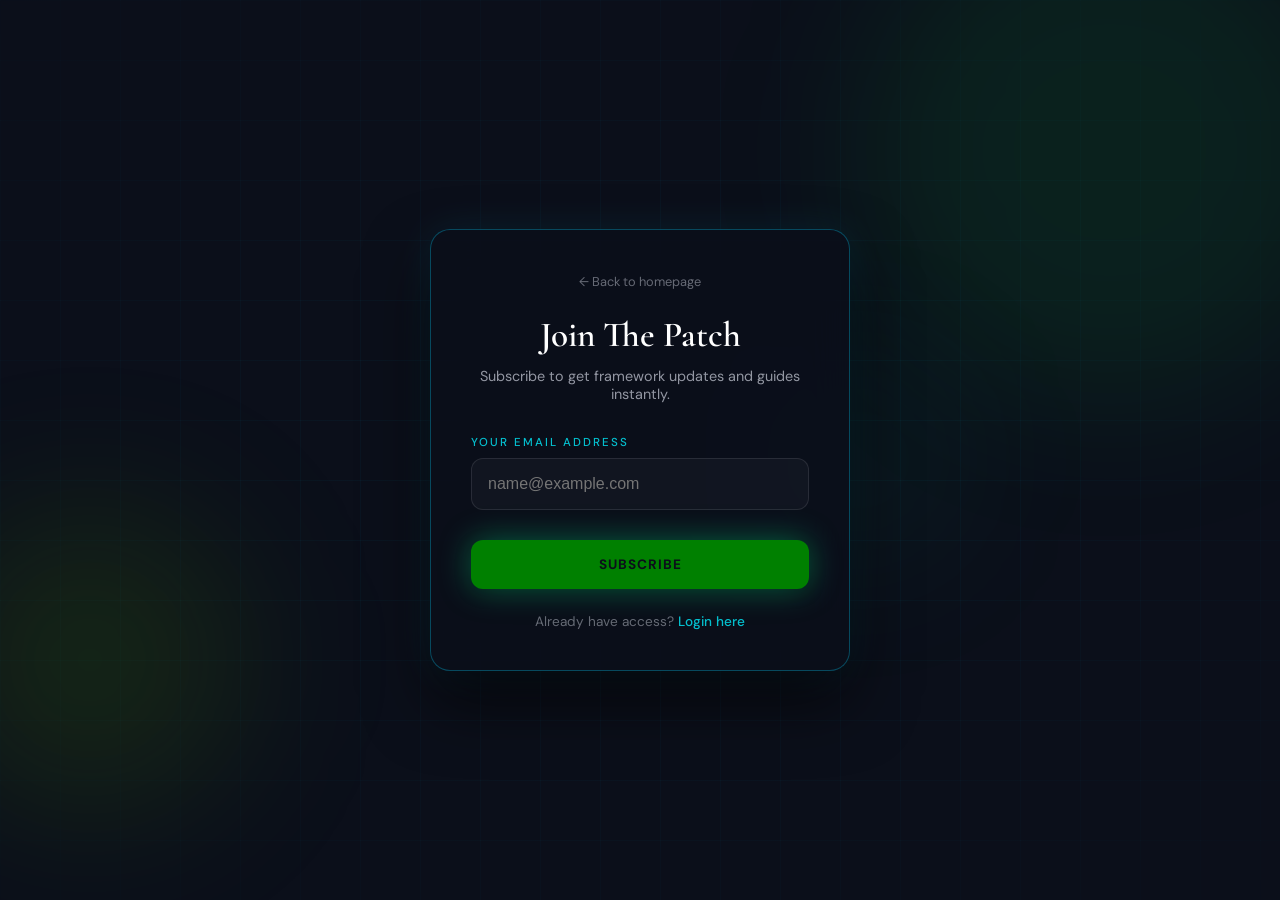
==== subscribe.html @ cfa9b87c "Add files via upload" ====
<!DOCTYPE html>
<html lang="fr">
<head>
  <meta charset="UTF-8"/>
  <meta name="viewport" content="width=device-width, initial-scale=1.0"/>
  <title>GolfHackz – Subscribe</title>
  <link rel="stylesheet" href="shared.css"/>
  <link rel="stylesheet" href="index.css"/>
  <style>
    /* Styling specifically for the authentication wrapper */
    .auth-wrapper {
      display: flex;
      justify-content: center;
      align-items: center;
      min-height: 100vh;
      width: 100%;
      padding: 20px;
      box-sizing: border-box;
    }
    .auth-card {
      position: relative;
      z-index: 3;
      background: rgba(11, 15, 26, 0.85);
      backdrop-filter: blur(20px);
      border: 1px solid rgba(0, 212, 255, 0.3);
      border-radius: 20px;
      padding: 40px;
      width: 100%;
      max-width: 420px;
      box-shadow: 0 32px 64px rgba(0,0,0,.6), 0 0 40px rgba(0,212,255,0.1);
      text-align: center;
    }
    .auth-title {
      font-family: var(--font-display);
      font-size: 2.2rem;
      font-weight: 600;
      color: var(--white);
      margin-bottom: 10px;
      line-height: 1.2;
    }
    .auth-subtitle {
      font-size: 0.9rem;
      color: rgba(240,244,255,0.6);
      margin-bottom: 32px;
    }
    .auth-form {
      display: flex;
      flex-direction: column;
      gap: 20px;
    }
    .input-group {
      text-align: left;
    }
    .input-label {
      display: block;
      font-size: 0.72rem;
      font-weight: 500;
      letter-spacing: 2px;
      text-transform: uppercase;
      color: var(--cyan);
      margin-bottom: 8px;
    }
    .auth-input {
      width: 100%;
      background: rgba(240,244,255,0.03);
      border: 1px solid rgba(240,244,255,0.1);
      border-radius: 12px;
      padding: 16px;
      color: var(--white);
      font-size: 1rem;
      transition: all var(--tr);
      box-sizing: border-box;
    }
    .auth-input:focus {
      outline: none;
      border-color: rgba(0, 255, 76, 0.6);
      background: rgba(0, 255, 76, 0.02);
      box-shadow: 0 0 16px rgba(0, 255, 76, 0.1);
    }
    .auth-btn {
      width: 100%;
      justify-content: center;
      margin-top: 10px;
    }
    .auth-switch {
      margin-top: 24px;
      font-size: 0.85rem;
      color: rgba(240,244,255,0.4);
    }
    .auth-switch a {
      color: var(--cyan);
      text-decoration: none;
      font-weight: 500;
      transition: color var(--tr);
    }
    .auth-switch a:hover {
      color: var(--white);
    }
    .back-home {
      display: inline-flex;
      align-items: center;
      gap: 8px;
      font-size: 0.8rem;
      color: rgba(240,244,255,0.4);
      text-decoration: none;
      margin-bottom: 24px;
      transition: color var(--tr);
    }
    .back-home:hover {
      color: var(--cyan);
    }
  </style>
</head>
<body>

  <section class="hero auth-wrapper">
    <!-- Grid and Scanline effects from index.css -->
    <div class="hero-grid"></div>

    <!-- Animated background neon glowing ambient fields -->
    <div class="orb orb-1"></div>
    <div class="orb orb-2"></div>
    <div class="orb orb-3"></div>

    <div class="auth-card">
      <a href="index.html" class="back-home">← Back to homepage</a>
      
      <h1 class="auth-title">Join The Patch</h1>
      <p class="auth-subtitle">Subscribe to get framework updates and guides instantly.</p>

      <form class="auth-form" action="#" method="POST">
        <div class="input-group">
          <label class="input-label" for="email">Your Email Address</label>
          <input 
            type="email" 
            id="email" 
            name="email" 
            class="auth-input" 
            placeholder="name@example.com" 
            required 
            autocomplete="email"
          />
        </div>

        <button type="submit" class="btn-primary auth-btn">
          Subscribe
        </button>
      </form>

      <div class="auth-switch">
        Already have access? <a href="login.html">Login here</a>
      </div>
    </div>
  </section>

</body>
</html>
---- shared.css ----
@import url('https://fonts.googleapis.com/css2?family=DM+Sans:ital,wght@0,300;0,400;0,500;0,700;1,300&family=Cormorant+Garamond:ital,wght@0,300;0,600;1,300;1,600&display=swap');

:root {
  --ink:    #0B0F1A;
  --ink2:   #131929;
  --ink3:   #1C2540;
  --cyan:   #04d2e1e7;
  --cyan2:  #00A8CC;
  --cyan-dim: rgba(0,212,255,0.12);
  --pearl:  #F0F4FF;
  --pearl2: #D8E4FF;
  --silver: #7A8BAA;
  --white:  #FFFFFF;
  --success:#10E5A5;
  --font-display: 'Cormorant Garamond', serif;
  --font-body:    'DM Sans', sans-serif;
  --radius: 16px;
  --tr: 0.35s cubic-bezier(0.4,0,0.2,1);
}

*, *::before, *::after { margin:0; padding:0; box-sizing:border-box; }
html { scroll-behavior:smooth; }
body { font-family:var(--font-body); background:var(--ink); color:var(--pearl); overflow-x:hidden; }
a { text-decoration:none; color:inherit; }
ul { list-style:none; }
.container { max-width:1240px; margin:0 auto; padding:0 32px; }

/* =============================================
   NAVBAR
   ============================================= */
.navbar {
  position:fixed; top:0; left:0; width:100%; z-index:1000;
  display:flex; align-items:center; justify-content:space-between;
  padding:20px 48px;
  transition: var(--tr);
}
.navbar::before {
  content:''; position:absolute; inset:0;
  background:rgba(11,15,26,0);
  backdrop-filter:blur(0px);
  transition: var(--tr);
  z-index:-1;
  border-bottom:1px solid transparent;
}
.navbar.scrolled::before {
  background:rgba(11,15,26,0.92);
  backdrop-filter:blur(20px);
  border-bottom-color:rgba(255, 0, 0, 0.1);
}
.nav-brand { display:flex; align-items:center; gap:12px; }
.nav-logo-mark {
  width:38px; height:38px; border-radius:10px;
  background:linear-gradient(135deg,green,yellow);
  display:flex; align-items:center; justify-content:center;
  font-size:1.1rem;
  box-shadow:0 0 20px rgba(0,212,255,0.4);
  color: #0B0F1A;
}
.nav-name {
  font-family:var(--font-display);
  font-weight:600; font-size:1.4rem;
  letter-spacing:4px; text-transform:uppercase;
  color:var(--white);
}
.nav-links { display:flex; gap:40px; }
.nav-link {
  font-size:.78rem; font-weight:500;
  letter-spacing:2px; text-transform:uppercase;
  color:rgba(240,244,255,0.55);
  transition:color var(--tr); position:relative;
}
.nav-link::after {
  content:''; position:absolute; bottom:-6px; left:50%; transform:translateX(-50%);
  width:0; height:1px; background:var(--cyan);
  transition:width var(--tr);
}
.nav-link:hover, .nav-link.active { color:var(--white); }
.nav-link:hover::after, .nav-link.active::after { width:100%; }

.nav-auth { display:flex; align-items:center; gap:14px; }
.btn-connexion {
  font-size:.78rem; font-weight:500; letter-spacing:1.5px; text-transform:uppercase;
  color:rgba(240,244,255,0.6); transition:color var(--tr);
}
.btn-connexion:hover { color:var(--cyan); }
.btn-inscription {
  font-size:.78rem; font-weight:700; letter-spacing:1.5px; text-transform:uppercase;
  color:var(--ink); background:var(--cyan);
  padding:9px 22px; border-radius:8px;
  transition:all var(--tr);
  box-shadow:0 0 18px rgba(0,212,255,0.3);
}
.btn-inscription:hover { background:var(--white); box-shadow:0 0 28px rgba(0,212,255,0.5); transform:translateY(-1px); }
.btn-cart {
  background:transparent; border:1px solid rgba(0,212,255,0.3);
  border-radius:10px; padding:8px 14px;
  font-size:1rem; cursor:pointer; position:relative;
  transition:all var(--tr); color:var(--pearl);
}
.btn-cart:hover { border-color:var(--cyan); box-shadow:0 0 14px rgba(0,212,255,0.2); }
.cart-count {
  position:absolute; top:-8px; right:-8px;
  background:var(--cyan); color:var(--ink);
  font-size:.6rem; font-weight:700;
  width:18px; height:18px; border-radius:50%;
  display:flex; align-items:center; justify-content:center;
}
.nav-toggle { display:none; background:none; border:none; color:var(--pearl); font-size:1.5rem; cursor:pointer; }

/* =============================================
   FOOTER
   ============================================= */
.footer { background:var(--ink2); padding:70px 0 0; border-top:1px solid rgba(0,212,255,0.08); }
.footer-inner { display:grid; grid-template-columns:2.2fr 1fr 1fr 1fr; gap:48px; padding-bottom:56px; }
.footer-brand-desc { margin-top:14px; font-size:.88rem; color:var(--silver); line-height:1.8; font-weight:300; }
.footer-links h4 {
  font-family:var(--font-display); font-style:italic;
  font-size:1rem; color:var(--cyan); margin-bottom:18px; font-weight:300;
}
.footer-links ul { display:flex; flex-direction:column; gap:12px; }
.footer-links li,
.footer-links a { font-size:.85rem; color:rgba(240,244,255,0.4); transition:color var(--tr); font-weight:300; }
.footer-links a:hover { color:var(--cyan); }
.footer-bottom {
  border-top:1px solid rgba(255,255,255,0.05);
  padding:22px 48px; text-align:center;
  font-size:.75rem; color:rgba(240,244,255,0.2); letter-spacing:1px;
}

/* =============================================
   TOAST
   ============================================= */
.toast {
  position:fixed; bottom:36px; right:36px; z-index:3000;
  background:var(--ink3); border:1px solid rgba(0,212,255,0.3);
  border-radius:12px; padding:16px 24px;
  font-size:.88rem; font-weight:500; color:var(--pearl);
  box-shadow:0 8px 32px rgba(0,0,0,0.4), 0 0 20px rgba(0,212,255,0.1);
  opacity:0; transform:translateY(16px);
  transition:all .35s cubic-bezier(0.4,0,0.2,1);
  pointer-events:none; max-width:300px;
}
.toast.show { opacity:1; transform:translateY(0); }

/* =============================================
   RESPONSIVE
   ============================================= */
@media(max-width:900px){
  .navbar { padding:14px 20px; }
  .nav-links { display:none; }
  .nav-auth .btn-connexion, .nav-auth .btn-inscription { display:none; }
  .nav-toggle { display:block; }
  .nav-links.open {
    display:flex; flex-direction:column;
    position:absolute; top:100%; left:0; width:100%;
    background:var(--ink2); padding:24px 20px; gap:22px;
    border-top:1px solid rgba(0,212,255,0.1);
    border-bottom:1px solid rgba(0,212,255,0.08);
  }
  .footer-inner { grid-template-columns:1fr 1fr; }
}
@media(max-width:600px){ .footer-inner { grid-template-columns:1fr; } }
---- index.css ----
.hero {
  position:relative; min-height:100vh;
  display:flex; align-items:center;
  overflow:hidden; padding:120px 0 80px;
}

/* Fond grille perspective */
.hero-grid {
  position:absolute; inset:0; z-index:0;
  background-image:
    linear-gradient(rgba(0,212,255,0.04) 1px, transparent 1px),
    linear-gradient(90deg, rgba(0,212,255,0.04) 1px, transparent 1px);
  background-size:60px 60px;
  mask-image:radial-gradient(ellipse 80% 80% at 50% 50%, black 20%, transparent 100%);
}

/* Orbes */
.orb {
  position:absolute; border-radius:50%;
  filter:blur(80px); pointer-events:none; z-index:0;
  animation:float 8s ease-in-out infinite;
}
.orb-1 { width:500px; height:500px; top:-100px; right:-80px; background:rgba(0, 255, 76, 0.08); animation-delay:0s; }
.orb-2 { width:300px; height:300px; bottom:10%; left:-60px; background:rgba(97, 200, 0, 0.12); animation-delay:2s; }
.orb-3 { width:200px; height:200px; top:40%; right:25%; background:rgba(0, 255, 157, 0.06); animation-delay:4s; }
@keyframes float {
  0%,100% { transform:translateY(0px); }
  50%      { transform:translateY(-24px); }
}

/* Contenu hero */
.hero-content {
  position:relative; z-index:2;
  padding-left:max(48px, calc((100vw - 1240px)/2 + 32px));
  max-width:760px;
}

.hero-eyebrow {
  display:inline-flex; align-items:center; gap:10px;
  font-size:.72rem; font-weight:500; letter-spacing:3px; text-transform:uppercase;
  color:var(--cyan); margin-bottom:32px;
  background:rgba(0, 255, 76, 0.08); border:1px solid rgba(0, 255, 26, 0.2);
  padding:7px 16px; border-radius:100px;
}
.dot { width:6px; height:6px; border-radius:50%; background:var(--silver); animation:blink 1.4s ease-in-out infinite; }
@keyframes blink { 0%,100%{opacity:1} 50%{opacity:.3} }

/* Titre avec stagger */
.line-wrap { display:block; /*overflow:hidden;*/ }
.line {
  display:block;
  font-family:var(--font-display);
  font-size:clamp(4rem,9vw,8.5rem);
  font-weight:600; line-height:.88;
  letter-spacing:-1px;
  color:var(--white);
  opacity:0; transform:translateY(110%);
  animation:slideUp .9s cubic-bezier(0.16,1,0.3,1) forwards;
}

.line-2 {
  font-style:italic; font-weight:300;
  color:transparent;
  background:linear-gradient(90deg, var(--silver), #ff0000, var(--silver));
  -webkit-background-clip:text; background-clip:text;
  animation-delay:.25s;
  position: relative;
  left: 450px;
}
.italic-line { margin-top:-8px; }
@keyframes slideUp { to{ opacity:1; transform:translateY(0); } }

.hero-sub {
  font-size:1.05rem; font-weight:300; line-height:1.7;
  color:rgba(240,244,255,0.55);
  margin-top:28px; margin-bottom:40px;
  opacity:0; animation:fadeIn .8s ease forwards .7s;
}
@keyframes fadeIn { to{ opacity:1; } }

/* CTAs */
.hero-ctas { display:flex; gap:16px; align-items:center; opacity:0; animation:fadeIn .8s ease forwards .9s; }

.btn-primary {
  display:inline-flex; align-items:center; gap:10px;
  background:green; color:var(--ink);
  font-family:var(--font-body); font-size:.85rem; font-weight:700;
  letter-spacing:1px; text-transform:uppercase;
  padding:16px 32px; border-radius:12px; border:none; cursor:pointer;
  transition:all var(--tr);
  box-shadow:0 0 32px rgba(0, 255, 145, 0.35), 0 4px 16px rgba(0,0,0,.3);
}
.btn-primary:hover { background:var(--white); transform:translateY(-3px); box-shadow:0 0 48px rgba(0, 255, 34, 0.5), 0 8px 24px rgba(0,0,0,.4); }
.btn-primary svg { transition:transform var(--tr); }
.btn-primary:hover svg { transform:translateX(4px); }

.btn-ghost {
  font-size:.85rem; font-weight:500; letter-spacing:1px; text-transform:uppercase;
  color:rgba(240,244,255,0.5);
  padding:16px 24px; border-radius:12px;
  border:1px solid rgba(240,244,255,0.1);
  transition:all var(--tr);
}
.btn-ghost:hover { color:var(--pearl); border-color:rgba(240,244,255,0.25); background:rgba(240,244,255,0.04); }

/* Stats */
.hero-stats {
  display:flex; align-items:center; gap:28px;
  margin-top:56px; padding-top:40px;
  border-top:1px solid rgba(240,244,255,0.08);
  opacity:0; animation:fadeIn .8s ease forwards 1.1s;
}
.stat { display:flex; flex-direction:column; gap:4px; }
.stat-num { font-family:var(--font-display); font-size:1.6rem; font-weight:600; color:var(--white); line-height:1; }
.stat-label { font-size:.72rem; font-weight:400; color:var(--silver); letter-spacing:1px; text-transform:uppercase; }
.stat-divider { width:1px; height:36px; background:rgba(240,244,255,0.1); }

/* Carte produit flottante */
.hero-card {
  position:absolute; right:max(48px, calc((100vw - 1240px)/2 + 32px)); top:50%;
  transform:translateY(-50%);
  z-index:3;
  background:rgba(17, 56, 29, 0.85);
  backdrop-filter:blur(20px);
  border:1px solid rgba(119, 255, 0, 0.657);
  border-radius:20px; padding:20px;
  display:flex; flex-direction:column; align-items:center; gap:14px;
  width:200px;
  box-shadow:0 32px 64px rgba(0,0,0,.4), 0 0 40px rgba(0,212,255,0.08);
  animation:fadeIn .8s ease forwards 1.3s, floatCard 6s ease-in-out 2s infinite;
  opacity:0;
}
.hero-card a{background-color: green;}
@keyframes floatCard { 0%,100%{transform:translateY(-50%)} 50%{transform:translateY(calc(-50% - 12px))} }

.hcard-img { font-size:4rem; line-height:1; }
.hcard-info { text-align:center; }
.hcard-tag { font-size:.62rem; font-weight:700; letter-spacing:2px; text-transform:uppercase; color:var(--cyan); margin-bottom:6px; }
.hcard-name { font-size:.9rem; font-weight:600; color:var(--pearl); margin-bottom:6px; }
.hcard-price { font-family:var(--font-display); font-size:1.1rem; font-weight:600; color:var(--white);color: yellow; }
.hcard-btn {
  width:100%; background:var(--cyan); color:var(--ink);
  border:none; border-radius:10px; padding:10px;
  font-size:1.4rem; font-weight:700; cursor:pointer;
  transition:all var(--tr);
  box-shadow:0 0 20px rgba(13, 255, 0, 0.5);
}
.hcard-btn:hover { background:var(--white); transform:scale(1.03); }

/* Scroll indicator */
.hero-scroll {
  position:absolute; bottom:36px; left:50%; transform:translateX(-50%);
  display:flex; flex-direction:column; align-items:center; gap:10px;
  z-index:2; opacity:0; animation:fadeIn .8s ease forwards 1.5s;
}
.hero-scroll span { font-size:.65rem; letter-spacing:3px; text-transform:uppercase; color:rgba(240,244,255,0.3); }
.scroll-line { width:1px; height:48px; background:linear-gradient(to bottom, var(--cyan), transparent); animation:scrollPulse 2s ease-in-out infinite; }
@keyframes scrollPulse { 0%{transform:scaleY(0);transform-origin:top} 50%{transform:scaleY(1);transform-origin:top} 51%{transform-origin:bottom} 100%{transform:scaleY(0);transform-origin:bottom} }

/* ══════════ TICKER ══════════ */
.ticker-wrap {
  background:rgba(0,212,255,0.06);
  border-top:1px solid rgba(0,212,255,0.1);
  border-bottom:1px solid rgba(0,212,255,0.1);
  padding:16px 0; overflow:hidden;
}
.ticker {
  display:flex; gap:32px; white-space:nowrap;
  animation:ticker 20s linear infinite;
}
.ticker span {
  font-size:.72rem; font-weight:700; letter-spacing:4px; text-transform:uppercase;
  color:rgba(0,212,255,0.5); flex-shrink:0;
}
.ticker span:nth-child(even) { color:rgba(240,244,255,0.15); font-size:.5rem; }
@keyframes ticker { from{transform:translateX(0)} to{transform:translateX(-50%)} }


/* ══════════ CATÉGORIES ══════════ */
.categories { padding:100px 0; background:var(--ink); }

.section-header {
  display:flex; justify-content:space-between; align-items:flex-end;
  margin-bottom:48px;
}
.section-eyebrow {
  font-size:.72rem; font-weight:500; letter-spacing:3px; text-transform:uppercase;
  color:var(--cyan); margin-bottom:8px;
}
.section-title {
  font-family:var(--font-display); font-weight:600;
  font-size:clamp(2.2rem,4vw,3.5rem); color:var(--white); line-height:1;
}
.link-all {
  font-size:.8rem; font-weight:500; letter-spacing:1px; text-transform:uppercase;
  color:var(--silver); transition:color var(--tr);
  padding-bottom:2px; border-bottom:1px solid rgba(122,139,170,0.3);
}
.link-all:hover { color:var(--cyan); border-bottom-color:var(--cyan); }

/* Grille catégories */
/* ══════════ GRILLE CATÉGORIES AUTO-RESPONSIVE ══════════ */
.cat-grid {
  display: flex;
  flex-wrap: wrap;
  gap: 20px;
  justify-content: center;
}

.cat-col  { display: contents; }
.cat-row  { display: contents; }

.cat-big,
.cat-small {
  position: relative;
  border-radius: 16px;
  overflow: visible;
  display: flex;
  flex-direction: column;
  cursor: pointer;
  border: 1px solid rgba(255,255,255,0.06);
  transition: transform var(--tr), box-shadow var(--tr);
  text-decoration: none;
  width: 280px;
  flex-shrink: 0;
  background: var(--ink2);
  border-radius: 16px;
}

/* Image wrapper — clips the photo only */
.cat-img-wrap {
  position: relative;
  width: 100%;
  height: 190px;
  border-radius: 14px 14px 0 0;
  overflow: hidden;
  flex-shrink: 0;
}

.cat-big:hover,
.cat-small:hover {
  transform: translateY(-4px) scale(1.02);
  box-shadow: 0 20px 48px rgba(0,0,0,.5);
}

/* Texte plus petit pour les carrés */
.cat-title { font-size: .95rem !important; }
.cat-big .cat-title { font-size: .95rem !important; }
.cat-emoji { font-size: 1.4rem; }
.cat-chip  { font-size: .55rem; padding: 2px 7px; }
.cat-count { font-size: .68rem; }
.cat-arrow { font-size: 1rem; }

/* ══════════ RESPONSIVE ══════════ */
@media(max-width:900px){
  .cat-big,
  .cat-small { width: 220px; }
  .cat-img-wrap { height: 160px; }
}
@media(max-width:600px){
  .cat-grid { gap: 14px; }
  .cat-big,
  .cat-small { width: calc(50% - 7px); flex-shrink: 1; }
  .cat-img-wrap { height: 130px; }
}

/* Glow border au hover */
.cat-glow {
  position:absolute; inset:0; z-index:1; border-radius:14px 14px 0 0;
  box-shadow:inset 0 0 0 1px rgba(0,212,255,0.35);
  opacity:0; transition:opacity var(--tr);
}

/* Contenu carte — lives BELOW the image */
.cat-content {
  display: flex;
  align-items: center;
  gap: 12px;
  padding: 14px 16px;
  background: var(--ink2);
  border-radius: 0 0 14px 14px;
  border-top: 1px solid rgba(255,255,255,0.05);
}
.cat-emoji { font-size:2.2rem; flex-shrink:0; }
.cat-content > div { flex:1; }
.cat-chip {
  display:inline-block; font-size:.62rem; font-weight:700;
  letter-spacing:2px; text-transform:uppercase;
  color:var(--cyan); background:rgba(0,212,255,0.1);
  border:1px solid rgba(0,212,255,0.2);
  padding:3px 10px; border-radius:100px; margin-bottom:8px;
}
.cat-title {
  font-family:var(--font-display); font-size:1.3rem; font-weight:600;
  color:var(--white); line-height:1.2;
}
.cat-big .cat-title { font-size:1.8rem; }
.cat-count { font-size:.75rem; color:var(--silver); margin-top:6px; }
.cat-arrow {
  font-size:1.4rem; color:rgba(0,212,255,0.4);
  transition:all var(--tr); flex-shrink:0;
}
.cat-big:hover .cat-arrow, .cat-small:hover .cat-arrow { color:var(--cyan); transform:translateX(6px); }

/* ══════════ RESPONSIVE ══════════ */
@media(max-width:1100px){
  .hero-card { display:none; }
  .hero-content { padding-left:32px; padding-right:32px; max-width:100%; }
}
@media(max-width:900px){
  .cat-grid { grid-template-columns:1fr; height:auto; }
  .cat-big  { height:260px; }
  .cat-small { height:180px; }
  .cat-col  { flex-direction:row; }
}
@media(max-width:600px){
  .hero-ctas { flex-direction:column; align-items:flex-start; }
  .hero-stats { flex-direction:column; align-items:flex-start; gap:20px; }
  .stat-divider { display:none; }
  .cat-col { flex-direction:column; }
  .cat-small { height:200px; }
}

.cat-img-photo {
  position: absolute;
  inset: 0;
  width: 100%;
  height: 100%;
  object-fit: cover;
  object-position: center;
  z-index: 0;
  transition: transform 0.6s cubic-bezier(0.4,0,0.2,1);
  filter: brightness(0.75);
}
.cat-big:hover .cat-img-photo,
.cat-small:hover .cat-img-photo {
  transform: scale(1.06);
  filter: brightness(0.85);
}

.hero-img-wrap {
  position: absolute;
  inset: 0;
  z-index: 0;
  overflow: hidden;
}
.hero-img {
  width: 100%;
  height: 100%;
  object-fit: cover;
  object-position: center;
}
.hero-img-overlay {
  position: absolute;
  inset: 0;
  background: linear-gradient(
    135deg,
    rgba(11,15,26,0.85) 0%,
    rgba(11,15,26,0.60) 50%,
    rgba(11,15,26,0.80) 100%
  );
  z-index: 1;
}
.hcard-img {
  width: 100%;
  height: 110px;
  border-radius: 12px;
  overflow: hidden;
  background: rgba(0,212,255,0.05);
}
.hcard-photo {
  width: 100%;
  height: 100%;
  object-fit: cover;
  object-position: center;
  border-radius: 12px;
  transition: transform 0.4s ease;
}
.hero-card:hover .hcard-photo {
  transform: scale(1.06);
}
/* ══════════ TRAITS ANIMÉS BLEUS ══════════ */

/* Trait horizontal qui traverse le hero */
.hero::before {
  content: '';
  position: absolute;
  top: 30%;
  left: -100%;
  width: 60%;
  height: 1px;
  background: linear-gradient(90deg, transparent, rgba(0,212,255,0.8), transparent);
  animation: traitH1 4s ease-in-out infinite;
  z-index: 1;
  pointer-events: none;
}
.hero::after {
  content: '';
  position: absolute;
  top: 65%;
  left: -100%;
  width: 40%;
  height: 1px;
  background: linear-gradient(90deg, transparent, rgba(0,212,255,0.5), transparent);
  animation: traitH1 4s ease-in-out infinite 1.5s;
  z-index: 1;
  pointer-events: none;
}
@keyframes traitH1 {
  0%   { left: -60%; opacity: 0; }
  10%  { opacity: 1; }
  90%  { opacity: 1; }
  100% { left: 110%; opacity: 0; }
}

/* Coins lumineux sur les cartes catégories */
.cat-big::after,
.cat-small::after {
  content: '';
  position: absolute;
  inset: 0;
  border-radius: 16px;
  background: linear-gradient(
    135deg,
    rgba(0,212,255,0.15) 0%,
    transparent 50%,
    rgba(0,212,255,0.05) 100%
  );
  opacity: 0;
  transition: opacity 0.4s ease;
  z-index: 1;
  pointer-events: none;
}
.cat-big:hover::after,
.cat-small:hover::after { opacity: 1; }

/* Particules flottantes bleues */
.categories::before {
  content: '';
  position: absolute;
  width: 2px;
  height: 2px;
  background: var(--cyan);
  border-radius: 50%;
  box-shadow:
    120px 80px 0 rgba(0,212,255,0.6),
    300px 200px 0 rgba(0,212,255,0.4),
    500px 100px 0 rgba(0,212,255,0.5),
    700px 300px 0 rgba(0,212,255,0.3),
    900px 150px 0 rgba(0,212,255,0.6),
    200px 400px 0 rgba(0,212,255,0.4),
    1100px 250px 0 rgba(0,212,255,0.5);
  animation: particules 6s ease-in-out infinite alternate;
  z-index: 0;
  pointer-events: none;
}
.categories { position: relative; overflow: hidden; }
@keyframes particules {
  0%   { transform: translateY(0px) translateX(0px); }
  100% { transform: translateY(-20px) translateX(10px); }
}

/* Ligne de scan verticale sur le hero */
.hero-grid::after {
  content: '';
  position: absolute;
  top: 0;
  left: -5%;
  width: 2px;
  height: 100%;
  background: linear-gradient(
    to bottom,
    transparent 0%,
    rgba(0,212,255,0.6) 30%,
    rgba(0,212,255,1) 50%,
    rgba(0,212,255,0.6) 70%,
    transparent 100%
  );
  animation: scanV 5s ease-in-out infinite;
  z-index: 2;
  pointer-events: none;
  filter: blur(1px);
}
@keyframes scanV {
  0%   { left: -5%; opacity: 0; }
  10%  { opacity: 1; }
  90%  { opacity: 1; }
  100% { left: 105%; opacity: 0; }
}

/* Bordure lumineuse animée sous la navbar */
.navbar::after {
  content: '';
  position: absolute;
  bottom: 0;
  left: -100%;
  width: 40%;
  height: 1px;
  background: linear-gradient(90deg, transparent, var(--cyan), transparent);
  animation: navLine 3s ease-in-out infinite;
  pointer-events: none;
}
@keyframes navLine {
  0%   { left: -40%; }
  100% { left: 110%; }
}

/* Cercles pulsants bleus dans le hero */
.hero-eyebrow::before {
  content: '';
  position: absolute;
  width: 200px;
  height: 200px;
  border-radius: 50%;
  border: 1px solid rgba(0,212,255,0.15);
  top: -80px;
  left: -60px;
  animation: cercle 4s ease-in-out infinite;
  pointer-events: none;
}
.hero-eyebrow::after {
  content: '';
  position: absolute;
  width: 400px;
  height: 400px;
  border-radius: 50%;
  border: 1px solid rgba(0,212,255,0.07);
  top: -180px;
  left: -160px;
  animation: cercle 4s ease-in-out infinite 1s;
  pointer-events: none;
}
.hero-eyebrow { position: relative; }
@keyframes cercle {
  0%,100% { transform: scale(1);   opacity: 0.6; }
  50%      { transform: scale(1.1); opacity: 1;   }
}

/* Trait lumineux sous les stats hero */
.hero-stats::before {
  content: '';
  position: absolute;
  bottom: -1px;
  left: 0;
  width: 0%;
  height: 1px;
  background: linear-gradient(90deg, var(--cyan), transparent);
  animation: statLine 2s ease forwards 1.5s;
  pointer-events: none;
}
.hero-stats { position: relative; }
@keyframes statLine {
  to { width: 60%; }
}

/* Glow pulsant sur le bouton primary */
.btn-primary::before {
  content: '';
  position: absolute;
  inset: -3px;
  border-radius: 14px;
  background: linear-gradient(90deg, var(--cyan), #7DF9FF, var(--cyan));
  background-size: 200%;
  z-index: -1;
  opacity: 0;
  animation: btnGlow 2s ease-in-out infinite;
  filter: blur(8px);
}
.btn-primary { position: relative; }
@keyframes btnGlow {
  0%,100% { opacity: 0;   background-position: 0%; }
  50%      { opacity: 0.6; background-position: 100%; }
}
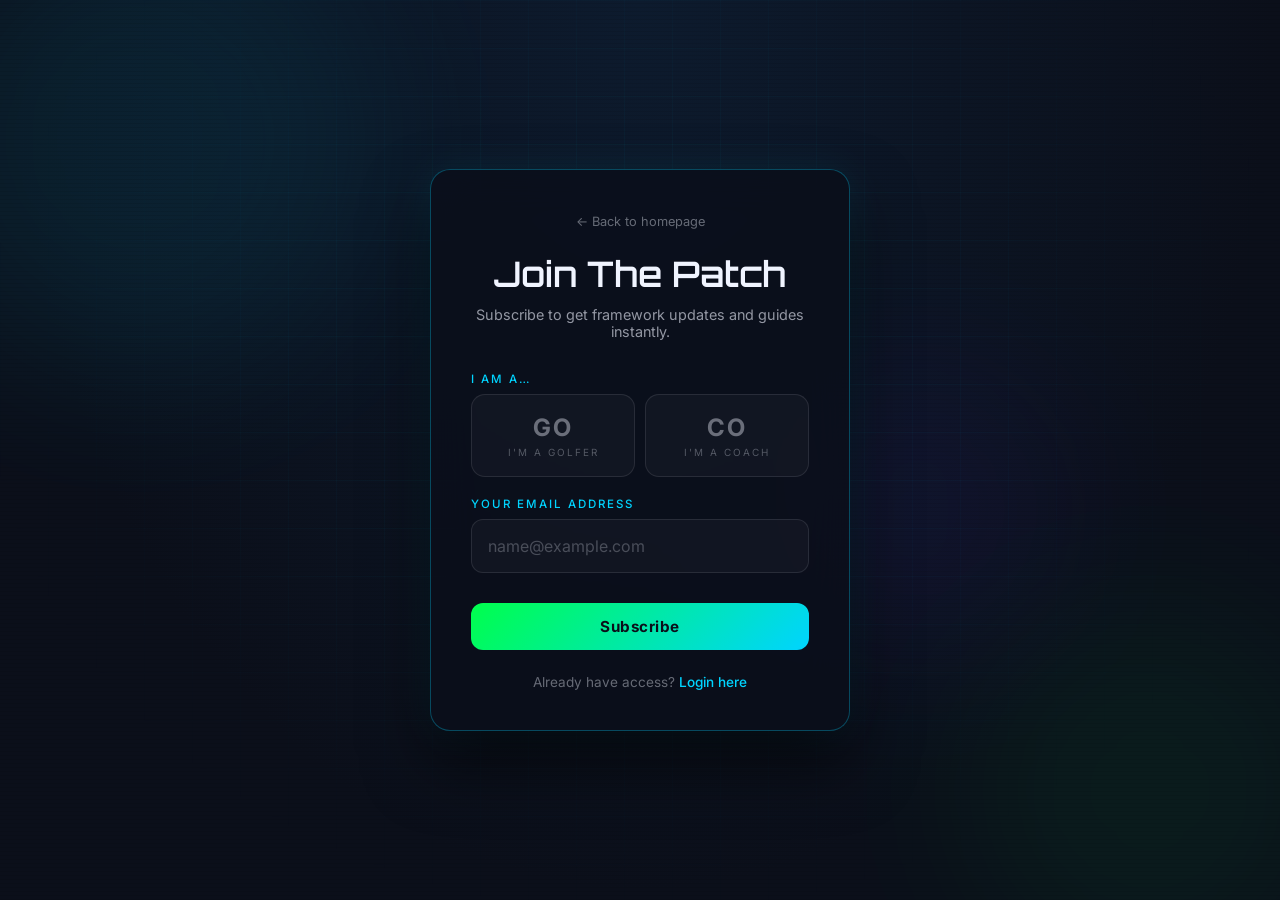
==== commit 146fdfb3: "Enhance subscribe.html with new styles and scripts" ====
--- a/subscribe.html
+++ b/subscribe.html
@@ -4,24 +4,138 @@
   <meta charset="UTF-8"/>
   <meta name="viewport" content="width=device-width, initial-scale=1.0"/>
   <title>GolfHackz – Subscribe</title>
-  <link rel="stylesheet" href="shared.css"/>
-  <link rel="stylesheet" href="index.css"/>
+  <link rel="preconnect" href="https://fonts.googleapis.com"/>
+  <link rel="preconnect" href="https://fonts.gstatic.com" crossorigin/>
+  <link href="https://fonts.googleapis.com/css2?family=Orbitron:wght@400;600;700&family=Inter:wght@400;500;600&display=swap" rel="stylesheet"/>
   <style>
-    /* Styling specifically for the authentication wrapper */
-    .auth-wrapper {
+    /* ─── CSS Variables ─────────────────────────────────── */
+    :root {
+      --font-display: 'Orbitron', sans-serif;
+      --font-body: 'Inter', sans-serif;
+      --white: #f0f4ff;
+      --cyan: #00d4ff;
+      --green: #00ff4c;
+      --bg: #0b0f1a;
+      --tr: 0.2s ease;
+    }
+
+    /* ─── Reset & Base ──────────────────────────────────── */
+    *, *::before, *::after { box-sizing: border-box; margin: 0; padding: 0; }
+
+    body {
+      font-family: var(--font-body);
+      background: var(--bg);
+      color: var(--white);
+      min-height: 100vh;
+      overflow-x: hidden;
+    }
+
+    /* ─── Hero Section ──────────────────────────────────── */
+    .hero {
+      position: relative;
       display: flex;
       justify-content: center;
       align-items: center;
       min-height: 100vh;
       width: 100%;
       padding: 20px;
-      box-sizing: border-box;
-    }
+      overflow: hidden;
+      background: radial-gradient(ellipse at 50% 0%, #0d1b2e 0%, #0b0f1a 70%);
+    }
+
+    /* ─── Grid Background ───────────────────────────────── */
+    .hero-grid {
+      position: absolute;
+      inset: 0;
+      z-index: 0;
+      background-image:
+        linear-gradient(rgba(0, 212, 255, 0.04) 1px, transparent 1px),
+        linear-gradient(90deg, rgba(0, 212, 255, 0.04) 1px, transparent 1px);
+      background-size: 48px 48px;
+      mask-image: radial-gradient(ellipse at 50% 40%, black 20%, transparent 75%);
+    }
+
+    /* Scanline overlay */
+    .hero::after {
+      content: '';
+      position: absolute;
+      inset: 0;
+      z-index: 1;
+      background: repeating-linear-gradient(
+        to bottom,
+        transparent 0px,
+        transparent 3px,
+        rgba(0, 0, 0, 0.08) 3px,
+        rgba(0, 0, 0, 0.08) 4px
+      );
+      pointer-events: none;
+    }
+
+    /* ─── Ambient Orbs ──────────────────────────────────── */
+    .orb {
+      position: absolute;
+      border-radius: 50%;
+      filter: blur(80px);
+      opacity: 0.45;
+      z-index: 1;
+      animation: orb-drift 8s ease-in-out infinite alternate;
+    }
+    .orb-1 {
+      width: 480px; height: 480px;
+      background: rgba(0, 212, 255, 0.18);
+      top: -100px; left: -100px;
+      animation-delay: 0s;
+    }
+    .orb-2 {
+      width: 380px; height: 380px;
+      background: rgba(0, 255, 76, 0.12);
+      bottom: -80px; right: -60px;
+      animation-delay: -3s;
+    }
+    .orb-3 {
+      width: 300px; height: 300px;
+      background: rgba(100, 60, 255, 0.14);
+      top: 40%; left: 60%;
+      animation-delay: -5s;
+    }
+    @keyframes orb-drift {
+      from { transform: translate(0, 0) scale(1); }
+      to   { transform: translate(30px, 20px) scale(1.08); }
+    }
+
+    /* ─── Primary Button ────────────────────────────────── */
+    .btn-primary {
+      display: inline-flex;
+      align-items: center;
+      gap: 8px;
+      padding: 14px 28px;
+      border: none;
+      border-radius: 12px;
+      background: linear-gradient(135deg, var(--green) 0%, var(--cyan) 100%);
+      color: #0b0f1a;
+      font-family: var(--font-body);
+      font-size: 0.95rem;
+      font-weight: 700;
+      letter-spacing: 0.5px;
+      cursor: pointer;
+      transition: transform var(--tr), box-shadow var(--tr), opacity var(--tr);
+    }
+    .btn-primary:hover {
+      transform: translateY(-2px);
+      box-shadow: 0 8px 28px rgba(0, 212, 255, 0.35);
+    }
+    .btn-primary:active {
+      transform: translateY(0);
+      opacity: 0.9;
+    }
+
+    /* ─── Auth Card ─────────────────────────────────────── */
     .auth-card {
       position: relative;
       z-index: 3;
       background: rgba(11, 15, 26, 0.85);
       backdrop-filter: blur(20px);
+      -webkit-backdrop-filter: blur(20px);
       border: 1px solid rgba(0, 212, 255, 0.3);
       border-radius: 20px;
       padding: 40px;
@@ -30,6 +144,7 @@
       box-shadow: 0 32px 64px rgba(0,0,0,.6), 0 0 40px rgba(0,212,255,0.1);
       text-align: center;
     }
+
     .auth-title {
       font-family: var(--font-display);
       font-size: 2.2rem;
@@ -43,14 +158,14 @@
       color: rgba(240,244,255,0.6);
       margin-bottom: 32px;
     }
+
+    /* ─── Form ──────────────────────────────────────────── */
     .auth-form {
       display: flex;
       flex-direction: column;
       gap: 20px;
     }
-    .input-group {
-      text-align: left;
-    }
+    .input-group { text-align: left; }
     .input-label {
       display: block;
       font-size: 0.72rem;
@@ -67,21 +182,71 @@
       border-radius: 12px;
       padding: 16px;
       color: var(--white);
+      font-family: var(--font-body);
       font-size: 1rem;
       transition: all var(--tr);
-      box-sizing: border-box;
-    }
+    }
+    .auth-input::placeholder { color: rgba(240,244,255,0.25); }
     .auth-input:focus {
       outline: none;
       border-color: rgba(0, 255, 76, 0.6);
       background: rgba(0, 255, 76, 0.02);
       box-shadow: 0 0 16px rgba(0, 255, 76, 0.1);
     }
+
     .auth-btn {
       width: 100%;
       justify-content: center;
       margin-top: 10px;
     }
+
+    /* ─── Role Toggle ───────────────────────────────────── */
+    .role-toggle {
+      display: grid;
+      grid-template-columns: 1fr 1fr;
+      gap: 10px;
+      margin-top: 8px;
+    }
+    .role-btn {
+      background: rgba(240,244,255,0.03);
+      border: 1px solid rgba(240,244,255,0.1);
+      border-radius: 14px;
+      padding: 18px 12px;
+      cursor: pointer;
+      text-align: center;
+      transition: border-color var(--tr), background var(--tr), box-shadow var(--tr);
+      font-family: var(--font-body);
+    }
+    .role-abbr {
+      display: block;
+      font-size: 1.5rem;
+      font-weight: 700;
+      letter-spacing: 2px;
+      color: rgba(240,244,255,0.4);
+      transition: color var(--tr);
+    }
+    .role-label {
+      display: block;
+      font-size: 0.62rem;
+      letter-spacing: 2px;
+      text-transform: uppercase;
+      margin-top: 4px;
+      color: rgba(240,244,255,0.3);
+      transition: color var(--tr);
+    }
+    .role-btn.active {
+      border-color: rgba(0, 212, 255, 0.75);
+      background: rgba(0, 212, 255, 0.06);
+      box-shadow: 0 0 22px rgba(0, 212, 255, 0.18);
+    }
+    .role-btn.active .role-abbr { color: var(--white); }
+    .role-btn.active .role-label { color: var(--cyan); }
+    .role-btn:not(.active):hover {
+      border-color: rgba(240,244,255,0.2);
+      background: rgba(240,244,255,0.04);
+    }
+
+    /* ─── Footer Links ──────────────────────────────────── */
     .auth-switch {
       margin-top: 24px;
       font-size: 0.85rem;
@@ -93,9 +258,8 @@
       font-weight: 500;
       transition: color var(--tr);
     }
-    .auth-switch a:hover {
-      color: var(--white);
-    }
+    .auth-switch a:hover { color: var(--white); }
+
     .back-home {
       display: inline-flex;
       align-items: center;
@@ -106,45 +270,63 @@
       margin-bottom: 24px;
       transition: color var(--tr);
     }
-    .back-home:hover {
-      color: var(--cyan);
+    .back-home:hover { color: var(--cyan); }
+
+    /* ─── Responsive ────────────────────────────────────── */
+    @media (max-width: 480px) {
+      .auth-card { padding: 28px 20px; }
+      .auth-title { font-size: 1.7rem; }
     }
   </style>
 </head>
 <body>
 
-  <section class="hero auth-wrapper">
-    <!-- Grid and Scanline effects from index.css -->
+  <section class="hero">
     <div class="hero-grid"></div>
 
-    <!-- Animated background neon glowing ambient fields -->
     <div class="orb orb-1"></div>
     <div class="orb orb-2"></div>
     <div class="orb orb-3"></div>
 
     <div class="auth-card">
       <a href="index.html" class="back-home">← Back to homepage</a>
-      
+
       <h1 class="auth-title">Join The Patch</h1>
       <p class="auth-subtitle">Subscribe to get framework updates and guides instantly.</p>
 
       <form class="auth-form" action="#" method="POST">
+
+        <!-- Role Selector -->
+        <div class="input-group">
+          <span class="input-label">I am a…</span>
+          <div class="role-toggle" role="group" aria-label="Select your role">
+            <button type="button" class="role-btn" data-role="golfer">
+              <span class="role-abbr">GO</span>
+              <span class="role-label">I'm a Golfer</span>
+            </button>
+            <button type="button" class="role-btn" data-role="coach">
+              <span class="role-abbr">CO</span>
+              <span class="role-label">I'm a Coach</span>
+            </button>
+          </div>
+          <input type="hidden" id="role" name="role" value=""/>
+        </div>
+
+        <!-- Email -->
         <div class="input-group">
           <label class="input-label" for="email">Your Email Address</label>
-          <input 
-            type="email" 
-            id="email" 
-            name="email" 
-            class="auth-input" 
-            placeholder="name@example.com" 
-            required 
+          <input
+            type="email"
+            id="email"
+            name="email"
+            class="auth-input"
+            placeholder="name@example.com"
+            required
             autocomplete="email"
           />
         </div>
 
-        <button type="submit" class="btn-primary auth-btn">
-          Subscribe
-        </button>
+        <button type="submit" class="btn-primary auth-btn">Subscribe</button>
       </form>
 
       <div class="auth-switch">
@@ -153,5 +335,28 @@
     </div>
   </section>
 
+  <script>
+    const roleBtns = document.querySelectorAll('.role-btn');
+    const roleInput = document.getElementById('role');
+
+    roleBtns.forEach(btn => {
+      btn.addEventListener('click', () => {
+        roleBtns.forEach(b => b.classList.remove('active'));
+        btn.classList.add('active');
+        roleInput.value = btn.dataset.role;
+      });
+    });
+
+    document.querySelector('.auth-form').addEventListener('submit', e => {
+      if (!roleInput.value) {
+        e.preventDefault();
+        roleBtns.forEach(b => {
+          b.style.borderColor = 'rgba(255, 80, 80, 0.7)';
+          setTimeout(() => b.style.borderColor = '', 1200);
+        });
+      }
+    });
+  </script>
+
 </body>
-</html>+</html>
